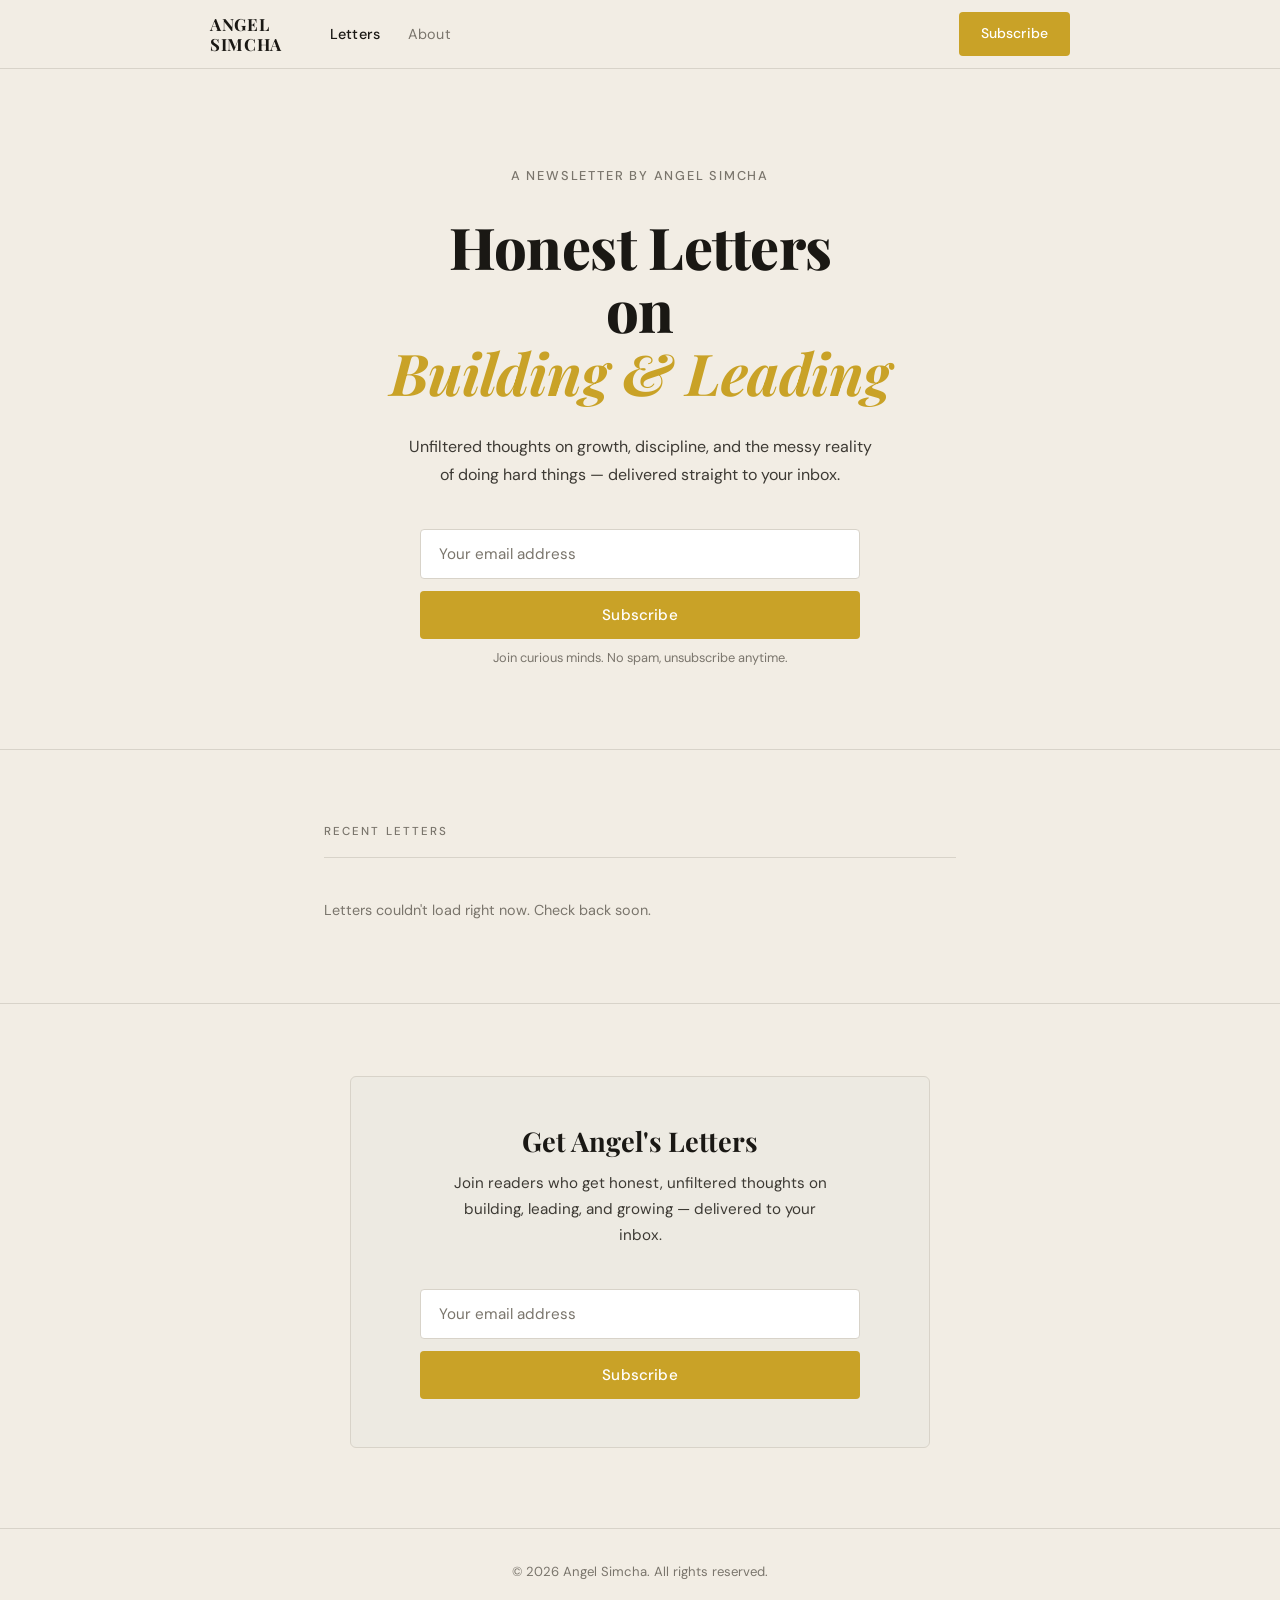
==== index.html @ 2735fc1a "Rename index (1).html to index.html" ====
<!DOCTYPE html>
<html lang="en">
<head>
  <meta charset="UTF-8" />
  <meta name="viewport" content="width=device-width, initial-scale=1.0" />
  <title>Angel Simcha — Honest Letters on Building & Leading</title>
  <meta name="description" content="Unfiltered thoughts on growth, discipline, and the messy reality of doing hard things — delivered straight to your inbox." />
  <link rel="stylesheet" href="styles.css" />
  <!-- Favicon: replace href with your own -->
  <!-- <link rel="icon" href="favicon.ico" /> -->
</head>
<body>

  <!-- ── Navigation ─────────────────────────────────────── -->
  <nav class="nav">
    <div class="nav__inner">
      <a href="index.html" class="nav__logo">Angel<br>Simcha</a>
      <ul class="nav__links">
        <li><a href="index.html" class="active">Letters</a></li>
        <li><a href="about.html">About</a></li>
      </ul>
      <a href="#subscribe" class="btn btn--gold">Subscribe</a>
    </div>
  </nav>

  <!-- ── Hero ───────────────────────────────────────────── -->
  <section class="hero">
    <div class="container">
      <span class="hero__eyebrow">A newsletter by Angel Simcha</span>
      <h1 class="hero__headline">
        Honest Letters<br>on<br>
        <em>Building &amp; Leading</em>
      </h1>
      <p class="hero__sub">
        Unfiltered thoughts on growth, discipline, and the messy reality
        of doing hard things — delivered straight to your inbox.
      </p>

      <!-- Subscribe Form (Hero) -->
      <div class="subscribe-block" id="subscribe">
        <div class="subscribe-message" id="hero-message"></div>
        <div class="subscribe-block__form" id="hero-form-wrap">
          <input
            type="email"
            id="hero-email"
            placeholder="Your email address"
            autocomplete="email"
          />
          <button
            class="btn btn--gold"
            onclick="handleSubscribe('hero-email', 'hero-message', 'hero-form-wrap')"
          >
            Subscribe
          </button>
        </div>
        <p class="subscribe-block__note">Join curious minds. No spam, unsubscribe anytime.</p>
      </div>
    </div>
  </section>

  <hr class="divider" />

  <!-- ── Recent Letters ─────────────────────────────────── -->
  <section class="letters-section">
    <div class="container">
      <p class="section-label">Recent Letters</p>

      <!-- Skeleton shown while loading -->
      <div class="letters-loading" id="letters-skeleton">
        <div class="skeleton-card">
          <div class="skeleton-line" style="width:90px;height:12px;margin-bottom:16px;"></div>
          <div class="skeleton-line" style="width:75%;height:22px;"></div>
          <div class="skeleton-line" style="width:55%;height:22px;"></div>
          <div class="skeleton-line" style="width:100%;height:14px;margin-top:16px;"></div>
          <div class="skeleton-line" style="width:85%;height:14px;"></div>
          <div class="skeleton-line" style="width:70%;height:14px;"></div>
        </div>
        <div class="skeleton-card" style="border-top:1px solid var(--border);padding-top:48px;">
          <div class="skeleton-line" style="width:90px;height:12px;margin-bottom:16px;"></div>
          <div class="skeleton-line" style="width:65%;height:22px;"></div>
          <div class="skeleton-line" style="width:45%;height:22px;"></div>
          <div class="skeleton-line" style="width:100%;height:14px;margin-top:16px;"></div>
          <div class="skeleton-line" style="width:90%;height:14px;"></div>
        </div>
      </div>

      <!-- Actual letters injected here -->
      <div class="letters-list" id="letters-list" style="display:none;"></div>

      <!-- Error state -->
      <p id="letters-error" style="display:none;color:var(--ink-soft);font-size:0.9rem;">
        Letters couldn't load right now. Check back soon.
      </p>
    </div>
  </section>

  <hr class="divider" />

  <!-- ── Mid-Page Subscribe Banner ─────────────────────── -->
  <section style="padding:72px 24px 80px;">
    <div class="subscribe-banner">
      <h2 class="subscribe-banner__title serif">Get Angel's Letters</h2>
      <p class="subscribe-banner__sub">
        Join readers who get honest, unfiltered thoughts on building, leading,
        and growing — delivered to your inbox.
      </p>
      <div class="subscribe-message" id="banner-message"></div>
      <div class="subscribe-block" id="banner-form-wrap">
        <div class="subscribe-block__form">
          <input
            type="email"
            id="banner-email"
            placeholder="Your email address"
            autocomplete="email"
          />
          <button
            class="btn btn--gold"
            onclick="handleSubscribe('banner-email', 'banner-message', 'banner-form-wrap')"
          >
            Subscribe
          </button>
        </div>
      </div>
    </div>
  </section>

  <!-- ── Footer ─────────────────────────────────────────── -->
  <footer class="footer">
    <p>© 2026 Angel Simcha. All rights reserved.</p>
  </footer>

  <script src="script.js"></script>
</body>
</html>
---- styles.css ----
@import url('https://fonts.googleapis.com/css2?family=Playfair+Display:ital,wght@0,400;0,600;0,700;0,800;1,400;1,600;1,700&family=DM+Sans:wght@300;400;500&display=swap');

/* ─── Variables ─────────────────────────────────────────── */
:root {
  --gold:       #C9A227;
  --gold-dark:  #a8841a;
  --cream:      #F2EDE4;
  --cream-dark: #EAE4DA;
  --ink:        #1A1814;
  --ink-mid:    #3D3A34;
  --ink-soft:   #7A756C;
  --card-bg:    #EDEAE2;
  --border:     #D8D3C9;
}

/* ─── Reset & Base ──────────────────────────────────────── */
*, *::before, *::after { box-sizing: border-box; margin: 0; padding: 0; }

html { font-size: 16px; scroll-behavior: smooth; }

body {
  background-color: var(--cream);
  color: var(--ink);
  font-family: 'DM Sans', sans-serif;
  font-weight: 400;
  line-height: 1.7;
  -webkit-font-smoothing: antialiased;
}

a { color: inherit; text-decoration: none; }
img { display: block; max-width: 100%; }

/* ─── Typography ────────────────────────────────────────── */
.serif { font-family: 'Playfair Display', serif; }

h1, h2, h3, h4 {
  font-family: 'Playfair Display', serif;
  line-height: 1.2;
}

/* ─── Layout ────────────────────────────────────────────── */
.container {
  max-width: 680px;
  margin: 0 auto;
  padding: 0 24px;
}

.container--wide {
  max-width: 860px;
  margin: 0 auto;
  padding: 0 24px;
}

/* ─── Navigation ────────────────────────────────────────── */
.nav {
  position: sticky;
  top: 0;
  z-index: 100;
  background: var(--cream);
  border-bottom: 1px solid var(--border);
  padding: 0 24px;
}

.nav__inner {
  max-width: 860px;
  margin: 0 auto;
  display: flex;
  align-items: center;
  gap: 24px;
  height: 68px;
}

.nav__logo {
  font-family: 'Playfair Display', serif;
  font-weight: 700;
  font-size: 1.05rem;
  letter-spacing: 0.04em;
  text-transform: uppercase;
  line-height: 1.2;
  color: var(--ink);
  flex-shrink: 0;
}

.nav__links {
  display: flex;
  align-items: center;
  gap: 28px;
  margin-left: 24px;
  list-style: none;
  flex: 1;
}

.nav__links a {
  font-size: 0.9rem;
  font-weight: 400;
  color: var(--ink-soft);
  letter-spacing: 0.01em;
  transition: color 0.2s;
}

.nav__links a:hover,
.nav__links a.active {
  color: var(--ink);
}

.nav__links a.active {
  font-weight: 500;
  color: var(--ink);
}

.btn {
  display: inline-block;
  padding: 10px 22px;
  font-family: 'DM Sans', sans-serif;
  font-size: 0.875rem;
  font-weight: 500;
  letter-spacing: 0.01em;
  border-radius: 4px;
  transition: background 0.2s, color 0.2s;
  cursor: pointer;
  border: none;
}

.btn--gold {
  background: var(--gold);
  color: #fff;
}

.btn--gold:hover {
  background: var(--gold-dark);
}

/* ─── Hero ──────────────────────────────────────────────── */
.hero {
  padding: 96px 24px 80px;
  text-align: center;
}

.hero__eyebrow {
  display: block;
  font-size: 0.8rem;
  font-weight: 500;
  letter-spacing: 0.14em;
  text-transform: uppercase;
  color: var(--ink-soft);
  margin-bottom: 28px;
}

.hero__headline {
  font-size: clamp(2.6rem, 6vw, 3.6rem);
  font-weight: 800;
  line-height: 1.1;
  letter-spacing: -0.01em;
  color: var(--ink);
  margin-bottom: 8px;
}

.hero__headline em {
  font-style: italic;
  color: var(--gold);
  font-weight: 700;
}

.hero__sub {
  max-width: 480px;
  margin: 28px auto 0;
  font-size: 1rem;
  color: var(--ink-mid);
  line-height: 1.75;
}

/* ─── Subscribe Form ────────────────────────────────────── */
.subscribe-block {
  margin: 40px auto 0;
  max-width: 440px;
}

.subscribe-block__form {
  display: flex;
  flex-direction: column;
  gap: 12px;
}

.subscribe-block input[type="email"] {
  width: 100%;
  padding: 14px 18px;
  font-family: 'DM Sans', sans-serif;
  font-size: 0.95rem;
  color: var(--ink);
  background: #fff;
  border: 1px solid var(--border);
  border-radius: 4px;
  outline: none;
  transition: border-color 0.2s;
}

.subscribe-block input[type="email"]::placeholder {
  color: var(--ink-soft);
}

.subscribe-block input[type="email"]:focus {
  border-color: var(--gold);
}

.subscribe-block .btn {
  width: 100%;
  padding: 14px;
  font-size: 0.95rem;
  border-radius: 4px;
}

.subscribe-block__note {
  font-size: 0.8rem;
  color: var(--ink-soft);
  text-align: center;
  margin-top: 8px;
}

/* Success / Error state */
.subscribe-message {
  display: none;
  padding: 16px 20px;
  border-radius: 4px;
  font-size: 0.9rem;
  line-height: 1.6;
  text-align: left;
}

.subscribe-message.success {
  background: #F0EBE0;
  border-left: 3px solid var(--gold);
  color: var(--ink-mid);
}

.subscribe-message.error {
  background: #FDF0F0;
  border-left: 3px solid #C94040;
  color: #7A2020;
}

/* ─── Section Header ────────────────────────────────────── */
.section-label {
  font-size: 0.72rem;
  font-weight: 500;
  letter-spacing: 0.18em;
  text-transform: uppercase;
  color: var(--ink-soft);
  margin-bottom: 40px;
  padding-bottom: 16px;
  border-bottom: 1px solid var(--border);
}

/* ─── Recent Letters ────────────────────────────────────── */
.letters-section {
  padding: 72px 24px 80px;
}

.letters-section .container { max-width: 680px; }

.letters-list {
  display: flex;
  flex-direction: column;
  gap: 48px;
}

.letter-card__meta {
  display: flex;
  align-items: center;
  gap: 14px;
  margin-bottom: 12px;
}

.letter-card__tag {
  font-size: 0.7rem;
  font-weight: 600;
  letter-spacing: 0.14em;
  text-transform: uppercase;
  color: var(--gold);
}

.letter-card__date,
.letter-card__read-time {
  font-size: 0.82rem;
  color: var(--ink-soft);
}

.letter-card__title {
  font-size: 1.5rem;
  font-weight: 700;
  color: var(--ink);
  margin-bottom: 12px;
  line-height: 1.3;
  transition: color 0.2s;
}

.letter-card:hover .letter-card__title {
  color: var(--gold-dark);
}

.letter-card__excerpt {
  font-size: 0.95rem;
  color: var(--ink-mid);
  line-height: 1.75;
  margin-bottom: 16px;
  display: -webkit-box;
  -webkit-line-clamp: 3;
  -webkit-box-orient: vertical;
  overflow: hidden;
}

.letter-card__link {
  display: inline-flex;
  align-items: center;
  gap: 6px;
  font-size: 0.88rem;
  font-weight: 500;
  color: var(--gold);
  transition: gap 0.2s;
}

.letter-card__link:hover { gap: 10px; }

.letter-card + .letter-card {
  padding-top: 48px;
  border-top: 1px solid var(--border);
}

/* Loading skeleton */
.letters-loading {
  display: flex;
  flex-direction: column;
  gap: 48px;
}

.skeleton-card { animation: pulse 1.4s ease-in-out infinite; }

.skeleton-line {
  background: var(--cream-dark);
  border-radius: 4px;
  margin-bottom: 10px;
}

@keyframes pulse {
  0%, 100% { opacity: 1; }
  50%       { opacity: 0.5; }
}

/* ─── Mid-Page Subscribe Banner ────────────────────────── */
.subscribe-banner {
  background: var(--card-bg);
  border: 1px solid var(--border);
  border-radius: 6px;
  padding: 48px 40px;
  text-align: center;
  margin: 0 auto;
  max-width: 580px;
}

.subscribe-banner__title {
  font-size: 1.7rem;
  font-weight: 700;
  margin-bottom: 14px;
}

.subscribe-banner__sub {
  font-size: 0.95rem;
  color: var(--ink-mid);
  line-height: 1.7;
  max-width: 380px;
  margin: 0 auto 32px;
}

/* ─── About Page ────────────────────────────────────────── */
.about-hero {
  padding: 80px 24px 56px;
}

.about-hero h1 {
  font-size: clamp(2rem, 5vw, 2.8rem);
  font-weight: 800;
  margin-bottom: 36px;
}

.about-body {
  display: flex;
  flex-direction: column;
  gap: 24px;
}

.about-body p {
  font-size: 1.05rem;
  color: var(--ink-mid);
  line-height: 1.85;
}

/* ─── Footer ────────────────────────────────────────────── */
.footer {
  padding: 32px 24px;
  border-top: 1px solid var(--border);
  text-align: center;
}

.footer p {
  font-size: 0.82rem;
  color: var(--ink-soft);
}

/* ─── Divider ───────────────────────────────────────────── */
.divider {
  border: none;
  border-top: 1px solid var(--border);
  margin: 0;
}

/* ─── Responsive ────────────────────────────────────────── */
@media (max-width: 600px) {
  .hero { padding: 64px 16px 56px; }
  .letters-section { padding: 56px 16px 64px; }
  .subscribe-banner { padding: 36px 24px; }
  .about-hero { padding: 56px 16px 40px; }
  .nav__inner { height: 60px; }
  .nav__logo { font-size: 0.95rem; }
}
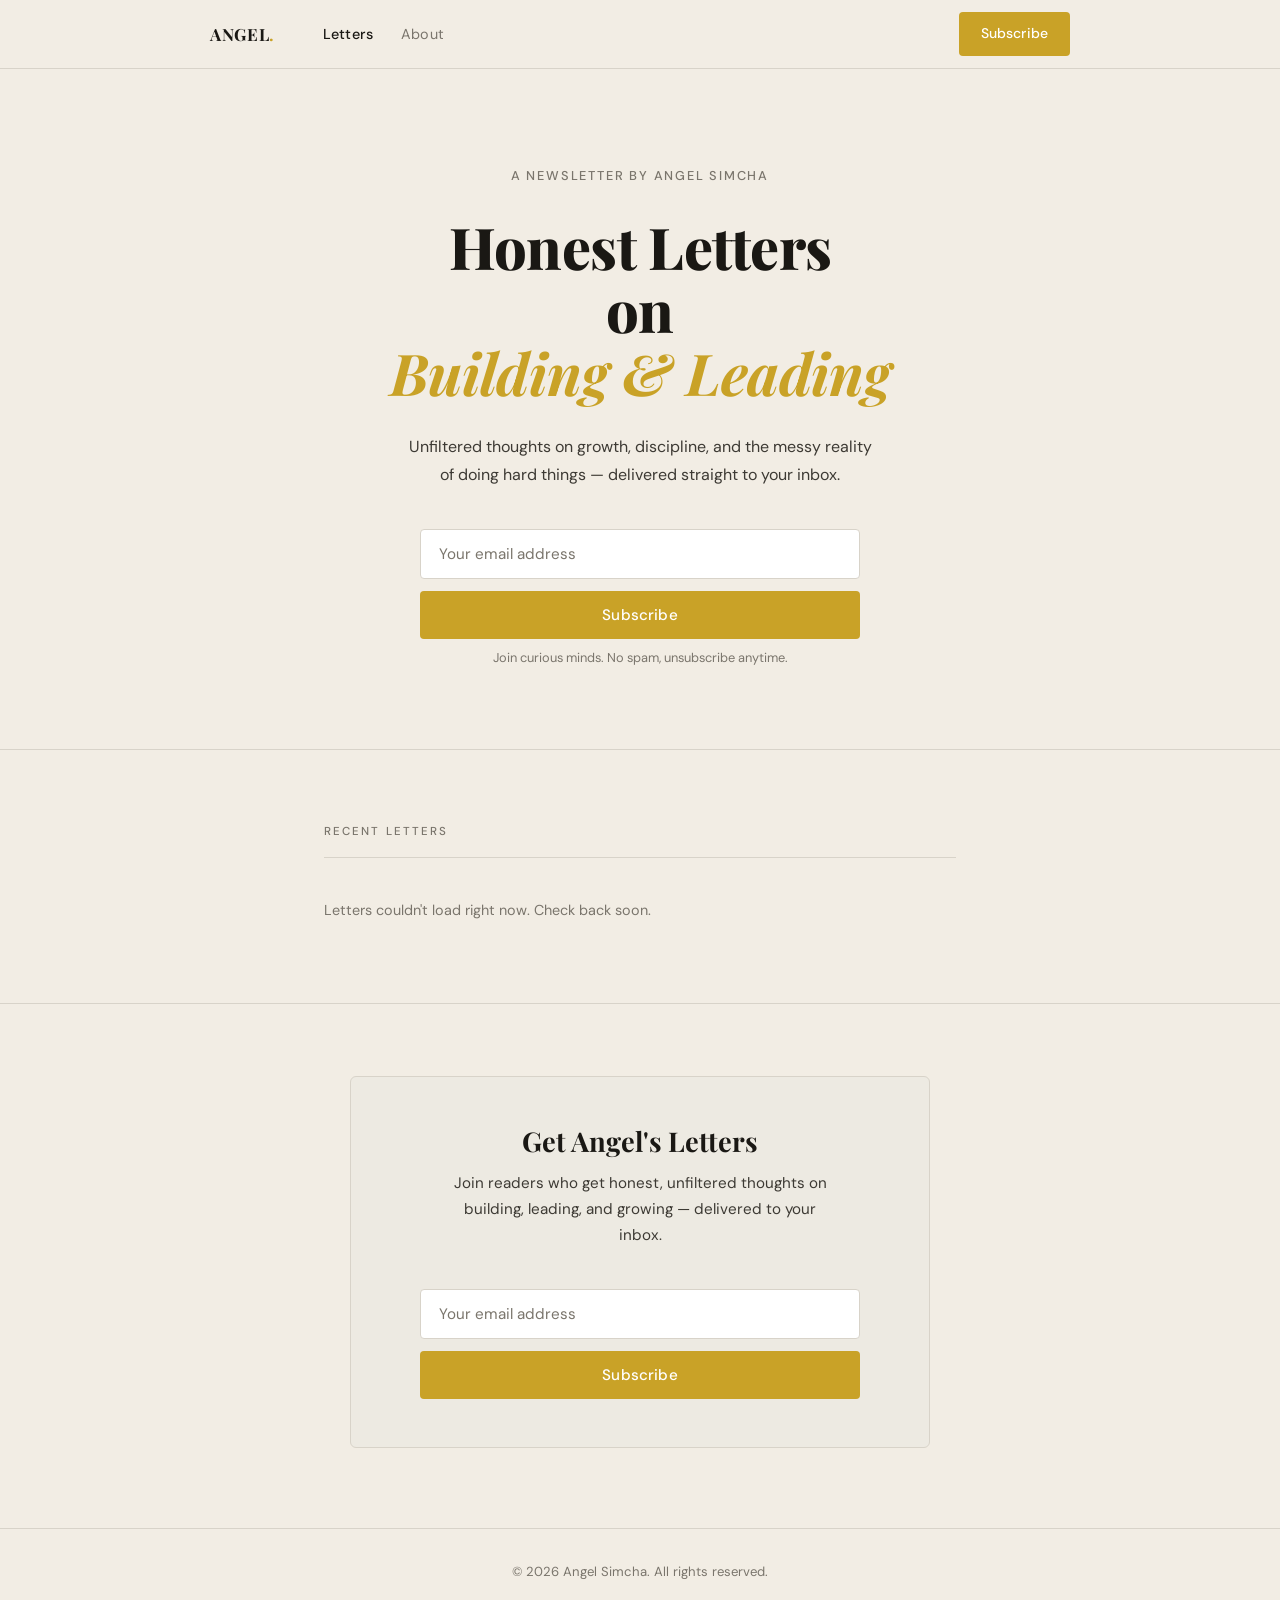
==== commit a1010ea4: "Update index.html" ====
--- a/index.html
+++ b/index.html
@@ -14,7 +14,7 @@
   <!-- ── Navigation ─────────────────────────────────────── -->
   <nav class="nav">
     <div class="nav__inner">
-      <a href="index.html" class="nav__logo">Angel<br>Simcha</a>
+      <a href="index.html" class="nav__logo">Angel<span style="color:#C9A227">.</span></a>
       <ul class="nav__links">
         <li><a href="index.html" class="active">Letters</a></li>
         <li><a href="about.html">About</a></li>
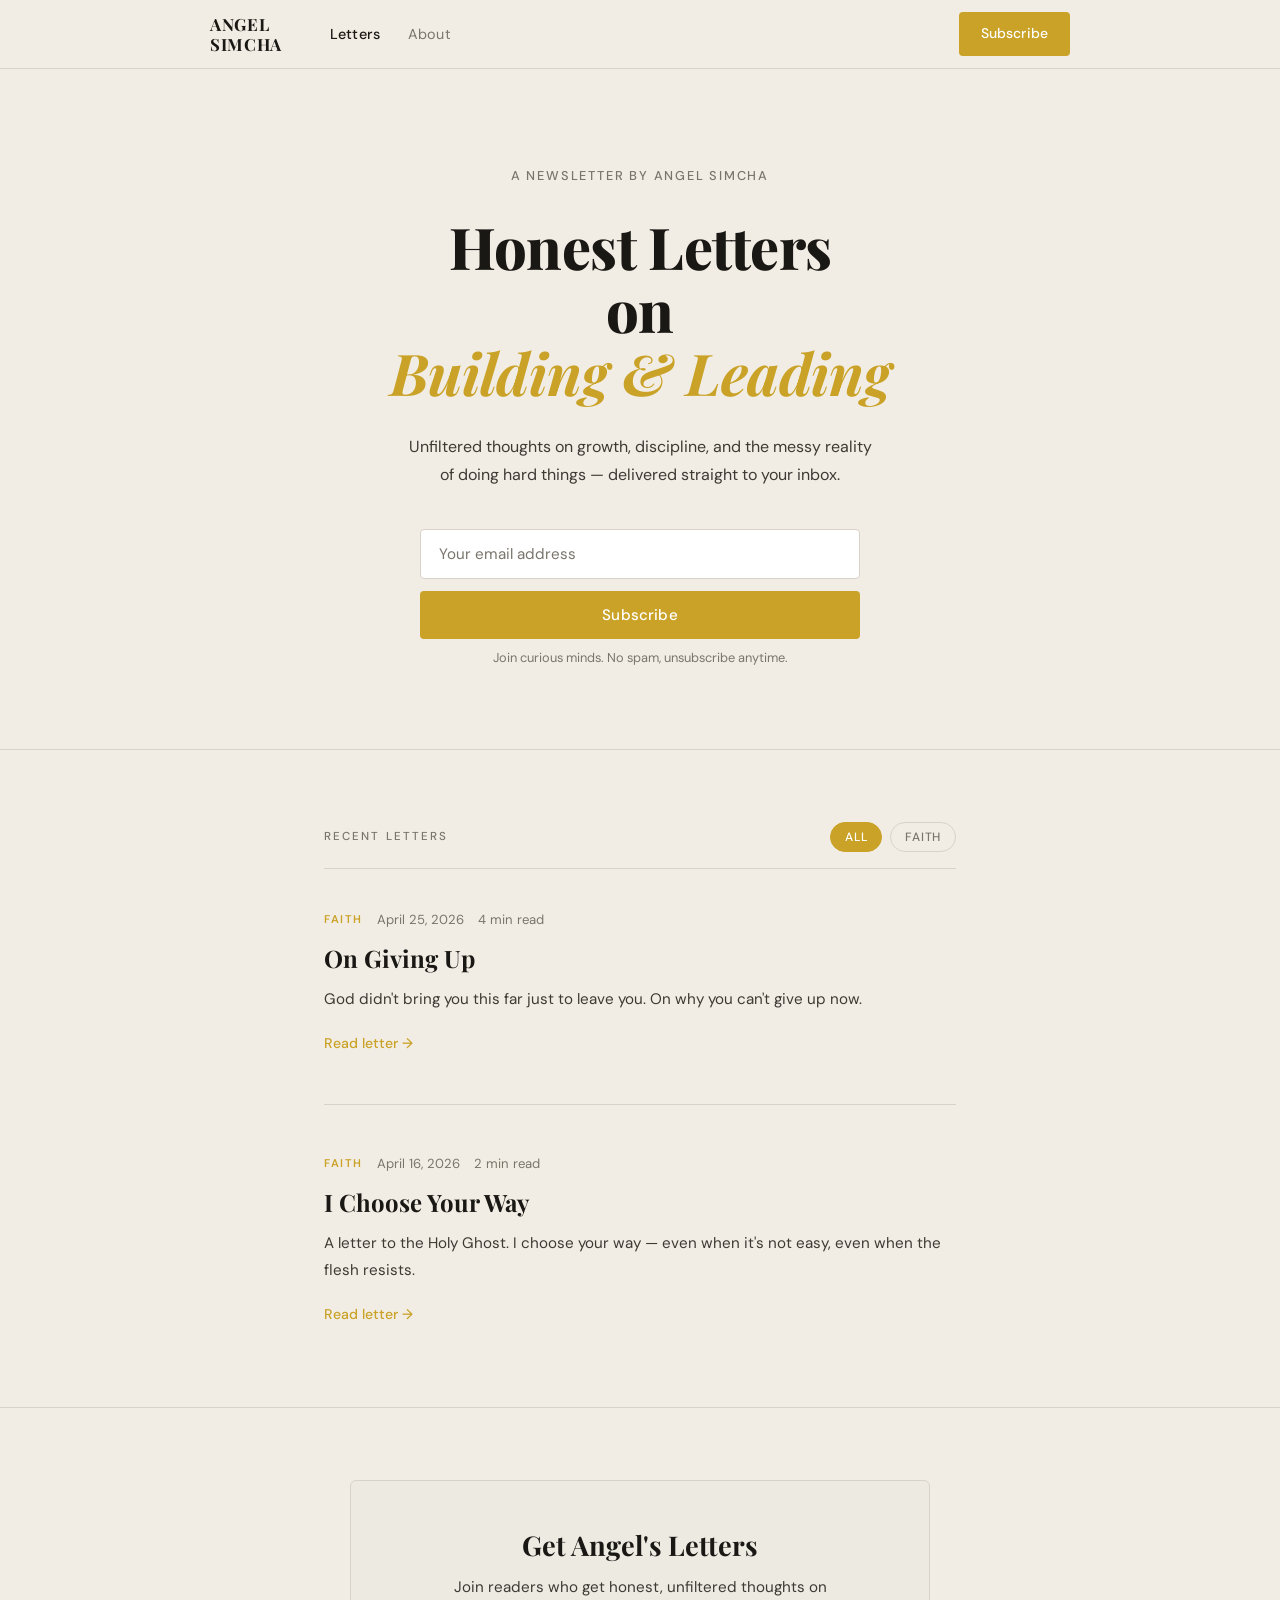
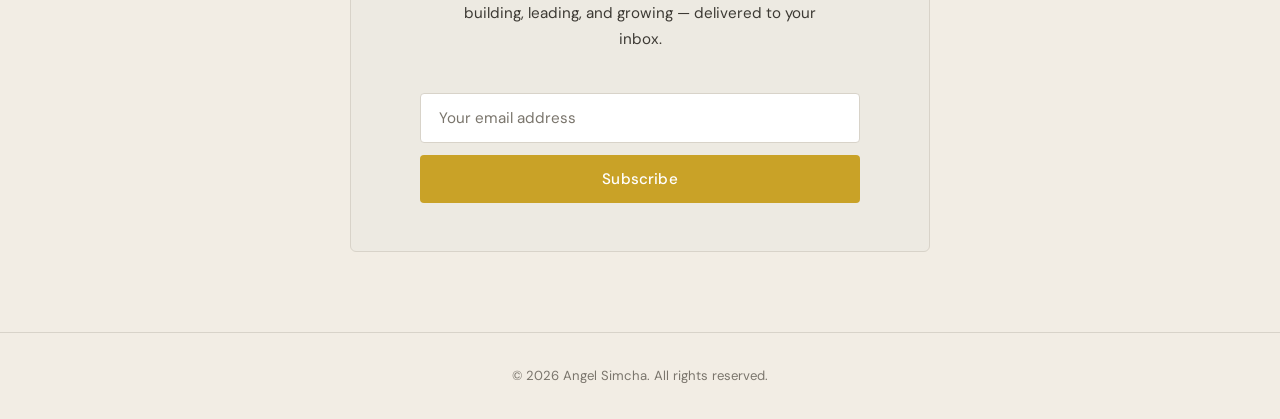
==== commit 3317700a: "added letters setup" ====
--- a/index.html
+++ b/index.html
@@ -1,20 +1,23 @@
 <!DOCTYPE html>
 <html lang="en">
+
 <head>
   <meta charset="UTF-8" />
   <meta name="viewport" content="width=device-width, initial-scale=1.0" />
   <title>Angel Simcha — Honest Letters on Building & Leading</title>
-  <meta name="description" content="Unfiltered thoughts on growth, discipline, and the messy reality of doing hard things — delivered straight to your inbox." />
+  <meta name="description"
+    content="Unfiltered thoughts on growth, discipline, and the messy reality of doing hard things — delivered straight to your inbox." />
   <link rel="stylesheet" href="styles.css" />
   <!-- Favicon: replace href with your own -->
   <!-- <link rel="icon" href="favicon.ico" /> -->
 </head>
+
 <body>
 
   <!-- ── Navigation ─────────────────────────────────────── -->
   <nav class="nav">
     <div class="nav__inner">
-      <a href="index.html" class="nav__logo">Angel<span style="color:#C9A227">.</span></a>
+      <a href="index.html" class="nav__logo">Angel<br>Simcha</a>
       <ul class="nav__links">
         <li><a href="index.html" class="active">Letters</a></li>
         <li><a href="about.html">About</a></li>
@@ -40,16 +43,8 @@
       <div class="subscribe-block" id="subscribe">
         <div class="subscribe-message" id="hero-message"></div>
         <div class="subscribe-block__form" id="hero-form-wrap">
-          <input
-            type="email"
-            id="hero-email"
-            placeholder="Your email address"
-            autocomplete="email"
-          />
-          <button
-            class="btn btn--gold"
-            onclick="handleSubscribe('hero-email', 'hero-message', 'hero-form-wrap')"
-          >
+          <input type="email" id="hero-email" placeholder="Your email address" autocomplete="email" />
+          <button class="btn btn--gold" onclick="handleSubscribe('hero-email', 'hero-message', 'hero-form-wrap')">
             Subscribe
           </button>
         </div>
@@ -63,7 +58,13 @@
   <!-- ── Recent Letters ─────────────────────────────────── -->
   <section class="letters-section">
     <div class="container">
-      <p class="section-label">Recent Letters</p>
+      <div
+        style="display:flex;align-items:center;justify-content:space-between;flex-wrap:wrap;gap:16px;margin-bottom:40px;padding-bottom:16px;border-bottom:1px solid var(--border);">
+        <p
+          style="font-size:0.72rem;font-weight:500;letter-spacing:0.18em;text-transform:uppercase;color:var(--ink-soft);margin:0;">
+          Recent Letters</p>
+        <div class="category-filters" id="category-filters"></div>
+      </div>
 
       <!-- Skeleton shown while loading -->
       <div class="letters-loading" id="letters-skeleton">
@@ -107,16 +108,8 @@
       <div class="subscribe-message" id="banner-message"></div>
       <div class="subscribe-block" id="banner-form-wrap">
         <div class="subscribe-block__form">
-          <input
-            type="email"
-            id="banner-email"
-            placeholder="Your email address"
-            autocomplete="email"
-          />
-          <button
-            class="btn btn--gold"
-            onclick="handleSubscribe('banner-email', 'banner-message', 'banner-form-wrap')"
-          >
+          <input type="email" id="banner-email" placeholder="Your email address" autocomplete="email" />
+          <button class="btn btn--gold" onclick="handleSubscribe('banner-email', 'banner-message', 'banner-form-wrap')">
             Subscribe
           </button>
         </div>
@@ -129,6 +122,8 @@
     <p>© 2026 Angel Simcha. All rights reserved.</p>
   </footer>
 
+  <script src="letters-data.js"></script>
   <script src="script.js"></script>
 </body>
-</html>
+
+</html>
--- a/styles.css
+++ b/styles.css
@@ -2,21 +2,30 @@
 
 /* ─── Variables ─────────────────────────────────────────── */
 :root {
-  --gold:       #C9A227;
-  --gold-dark:  #a8841a;
-  --cream:      #F2EDE4;
+  --gold: #C9A227;
+  --gold-dark: #a8841a;
+  --cream: #F2EDE4;
   --cream-dark: #EAE4DA;
-  --ink:        #1A1814;
-  --ink-mid:    #3D3A34;
-  --ink-soft:   #7A756C;
-  --card-bg:    #EDEAE2;
-  --border:     #D8D3C9;
+  --ink: #1A1814;
+  --ink-mid: #3D3A34;
+  --ink-soft: #7A756C;
+  --card-bg: #EDEAE2;
+  --border: #D8D3C9;
 }
 
 /* ─── Reset & Base ──────────────────────────────────────── */
-*, *::before, *::after { box-sizing: border-box; margin: 0; padding: 0; }
-
-html { font-size: 16px; scroll-behavior: smooth; }
+*,
+*::before,
+*::after {
+  box-sizing: border-box;
+  margin: 0;
+  padding: 0;
+}
+
+html {
+  font-size: 16px;
+  scroll-behavior: smooth;
+}
 
 body {
   background-color: var(--cream);
@@ -27,13 +36,25 @@
   -webkit-font-smoothing: antialiased;
 }
 
-a { color: inherit; text-decoration: none; }
-img { display: block; max-width: 100%; }
+a {
+  color: inherit;
+  text-decoration: none;
+}
+
+img {
+  display: block;
+  max-width: 100%;
+}
 
 /* ─── Typography ────────────────────────────────────────── */
-.serif { font-family: 'Playfair Display', serif; }
-
-h1, h2, h3, h4 {
+.serif {
+  font-family: 'Playfair Display', serif;
+}
+
+h1,
+h2,
+h3,
+h4 {
   font-family: 'Playfair Display', serif;
   line-height: 1.2;
 }
@@ -255,7 +276,9 @@
   padding: 72px 24px 80px;
 }
 
-.letters-section .container { max-width: 680px; }
+.letters-section .container {
+  max-width: 680px;
+}
 
 .letters-list {
   display: flex;
@@ -318,9 +341,11 @@
   transition: gap 0.2s;
 }
 
-.letter-card__link:hover { gap: 10px; }
-
-.letter-card + .letter-card {
+.letter-card__link:hover {
+  gap: 10px;
+}
+
+.letter-card+.letter-card {
   padding-top: 48px;
   border-top: 1px solid var(--border);
 }
@@ -332,7 +357,9 @@
   gap: 48px;
 }
 
-.skeleton-card { animation: pulse 1.4s ease-in-out infinite; }
+.skeleton-card {
+  animation: pulse 1.4s ease-in-out infinite;
+}
 
 .skeleton-line {
   background: var(--cream-dark);
@@ -341,8 +368,15 @@
 }
 
 @keyframes pulse {
-  0%, 100% { opacity: 1; }
-  50%       { opacity: 0.5; }
+
+  0%,
+  100% {
+    opacity: 1;
+  }
+
+  50% {
+    opacity: 0.5;
+  }
 }
 
 /* ─── Mid-Page Subscribe Banner ────────────────────────── */
@@ -414,10 +448,264 @@
 
 /* ─── Responsive ────────────────────────────────────────── */
 @media (max-width: 600px) {
-  .hero { padding: 64px 16px 56px; }
-  .letters-section { padding: 56px 16px 64px; }
-  .subscribe-banner { padding: 36px 24px; }
-  .about-hero { padding: 56px 16px 40px; }
-  .nav__inner { height: 60px; }
-  .nav__logo { font-size: 0.95rem; }
-}
+  .hero {
+    padding: 64px 16px 56px;
+  }
+
+  .letters-section {
+    padding: 56px 16px 64px;
+  }
+
+  .subscribe-banner {
+    padding: 36px 24px;
+  }
+
+  .about-hero {
+    padding: 56px 16px 40px;
+  }
+
+  .nav__inner {
+    height: 60px;
+  }
+
+  .nav__logo {
+    font-size: 0.95rem;
+  }
+}
+
+/* ─── ADD THIS TO THE BOTTOM OF styles.css ──────────────── */
+
+/* ─── Letter Page ───────────────────────────────────────── */
+.letter-page {
+  padding: 64px 24px 80px;
+}
+
+.letter-page .container {
+  max-width: 640px;
+}
+
+/* Header */
+.letter-header {
+  margin-bottom: 48px;
+  padding-bottom: 40px;
+  border-bottom: 1px solid var(--border);
+}
+
+.letter-header__meta {
+  display: flex;
+  align-items: center;
+  gap: 14px;
+  margin-bottom: 20px;
+  flex-wrap: wrap;
+}
+
+.letter-header__tag {
+  font-size: 0.7rem;
+  font-weight: 600;
+  letter-spacing: 0.14em;
+  text-transform: uppercase;
+  color: var(--gold);
+}
+
+.letter-header__date,
+.letter-header__read-time {
+  font-size: 0.82rem;
+  color: var(--ink-soft);
+}
+
+.letter-header__title {
+  font-size: clamp(1.8rem, 4vw, 2.4rem);
+  font-weight: 800;
+  line-height: 1.2;
+  color: var(--ink);
+  margin-bottom: 16px;
+}
+
+.letter-header__lede {
+  font-size: 1.05rem;
+  color: var(--ink-mid);
+  line-height: 1.8;
+}
+
+/* Body */
+.letter-body {
+  font-size: 1.05rem;
+  line-height: 1.85;
+  color: var(--ink-mid);
+}
+
+.letter-body p {
+  margin-bottom: 24px;
+}
+
+.letter-body h2 {
+  font-size: 1.4rem;
+  font-weight: 700;
+  color: var(--ink);
+  margin: 40px 0 16px;
+}
+
+.letter-body h3 {
+  font-size: 1.15rem;
+  font-weight: 600;
+  color: var(--ink);
+  margin: 32px 0 12px;
+}
+
+.letter-body blockquote {
+  border-left: 3px solid var(--gold);
+  padding: 4px 0 4px 24px;
+  margin: 32px 0;
+  font-style: italic;
+  color: var(--ink);
+}
+
+.letter-body a {
+  color: var(--gold-dark);
+  text-decoration: underline;
+  text-underline-offset: 3px;
+}
+
+.letter-body a:hover {
+  color: var(--ink);
+}
+
+.letter-body ul,
+.letter-body ol {
+  padding-left: 24px;
+  margin-bottom: 24px;
+}
+
+.letter-body li {
+  margin-bottom: 8px;
+}
+
+/* Letter images */
+.letter-body img {
+  width: 100%;
+  border-radius: 4px;
+  margin: 32px 0;
+}
+
+.letter-body .img-caption {
+  display: block;
+  font-size: 0.82rem;
+  color: var(--ink-soft);
+  text-align: center;
+  margin-top: -24px;
+  margin-bottom: 32px;
+}
+
+/* Signature */
+.letter-signature {
+  margin-top: 48px;
+  padding-top: 32px;
+  border-top: 1px solid var(--border);
+  font-size: 0.95rem;
+  color: var(--ink-mid);
+  line-height: 1.8;
+}
+
+.letter-signature strong {
+  display: block;
+  font-weight: 600;
+  color: var(--ink);
+  margin-top: 8px;
+}
+
+/* Read Next */
+.read-next {
+  padding: 56px 24px 72px;
+  background: var(--cream-dark);
+}
+
+.read-next .container {
+  max-width: 640px;
+}
+
+.read-next__label {
+  font-size: 0.72rem;
+  font-weight: 500;
+  letter-spacing: 0.18em;
+  text-transform: uppercase;
+  color: var(--ink-soft);
+  margin-bottom: 28px;
+  padding-bottom: 16px;
+  border-bottom: 1px solid var(--border);
+}
+
+.read-next__list {
+  display: flex;
+  flex-direction: column;
+  gap: 0;
+}
+
+.read-next__item {
+  padding: 20px 0;
+  border-bottom: 1px solid var(--border);
+  display: flex;
+  justify-content: space-between;
+  align-items: flex-start;
+  gap: 16px;
+  transition: opacity 0.2s;
+}
+
+.read-next__item:hover {
+  opacity: 0.7;
+}
+
+.read-next__item-date {
+  font-size: 0.8rem;
+  color: var(--ink-soft);
+  flex-shrink: 0;
+  padding-top: 2px;
+}
+
+.read-next__item-title {
+  font-size: 1rem;
+  font-weight: 500;
+  color: var(--ink);
+  line-height: 1.4;
+}
+
+/* Letter page subscribe banner */
+.letter-subscribe {
+  padding: 64px 24px 80px;
+}
+
+.letter-subscribe .container {
+  max-width: 640px;
+}
+
+/* ─── Category Filters ──────────────────────────────────── */
+.category-filters {
+  display: flex;
+  flex-wrap: wrap;
+  gap: 8px;
+}
+
+.category-filters button {
+  padding: 6px 14px;
+  font-family: 'DM Sans', sans-serif;
+  font-size: 0.75rem;
+  font-weight: 500;
+  letter-spacing: 0.06em;
+  text-transform: uppercase;
+  border-radius: 100px;
+  border: 1px solid var(--border);
+  background: transparent;
+  color: var(--ink-soft);
+  cursor: pointer;
+  transition: all 0.2s;
+}
+
+.category-filters button:hover {
+  border-color: var(--gold);
+  color: var(--gold);
+}
+
+.category-filters button.active {
+  background: var(--gold);
+  border-color: var(--gold);
+  color: #fff;
+}
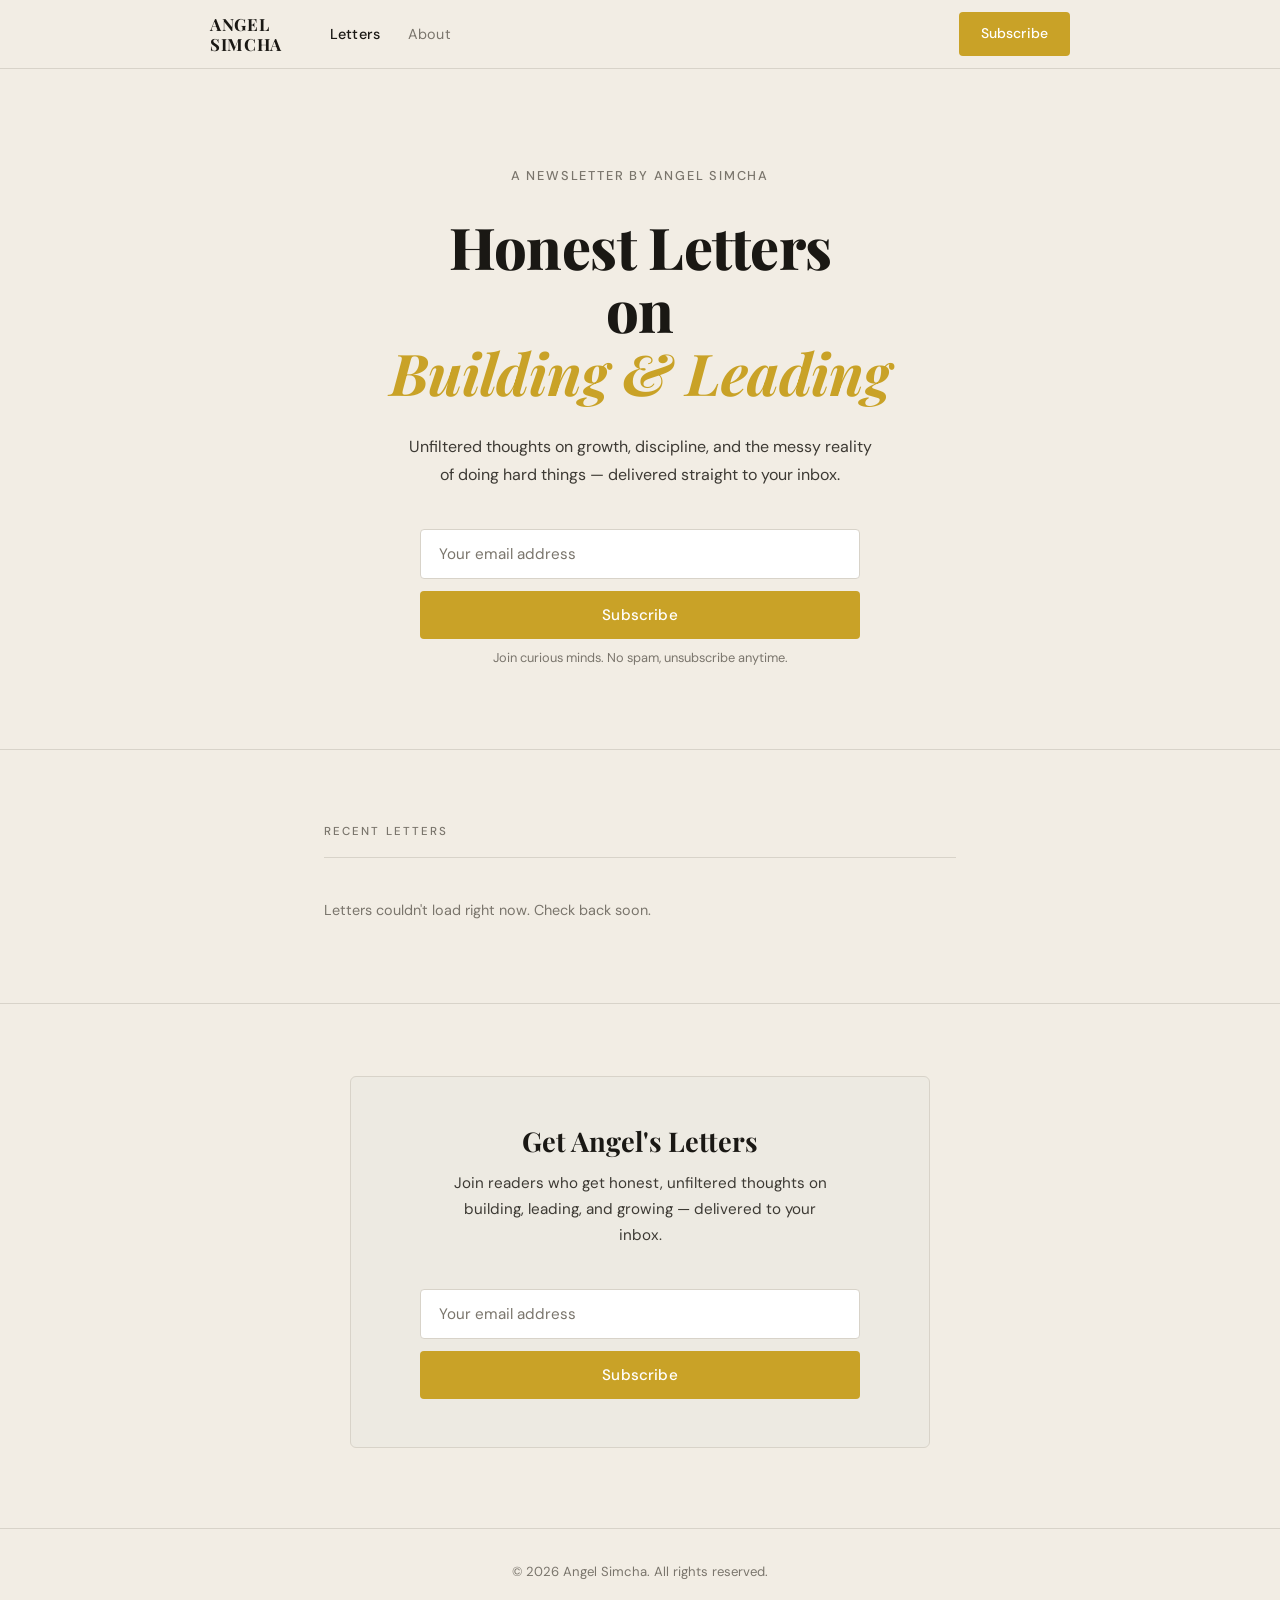
==== commit 6325bbdb: "added favicon icons and debugged get-letters" ====
--- a/index.html
+++ b/index.html
@@ -8,8 +8,10 @@
   <meta name="description"
     content="Unfiltered thoughts on growth, discipline, and the messy reality of doing hard things — delivered straight to your inbox." />
   <link rel="stylesheet" href="styles.css" />
-  <!-- Favicon: replace href with your own -->
-  <!-- <link rel="icon" href="favicon.ico" /> -->
+  <link rel="icon" type="image/x-icon" href="/favicon.ico" />
+  <link rel="icon" type="image/png" sizes="32x32" href="/favicon-32x32.png" />
+  <link rel="icon" type="image/png" sizes="16x16" href="/favicon-16x16.png" />
+  <link rel="apple-touch-icon" sizes="180x180" href="/apple-touch-icon.png" />
 </head>
 
 <body>
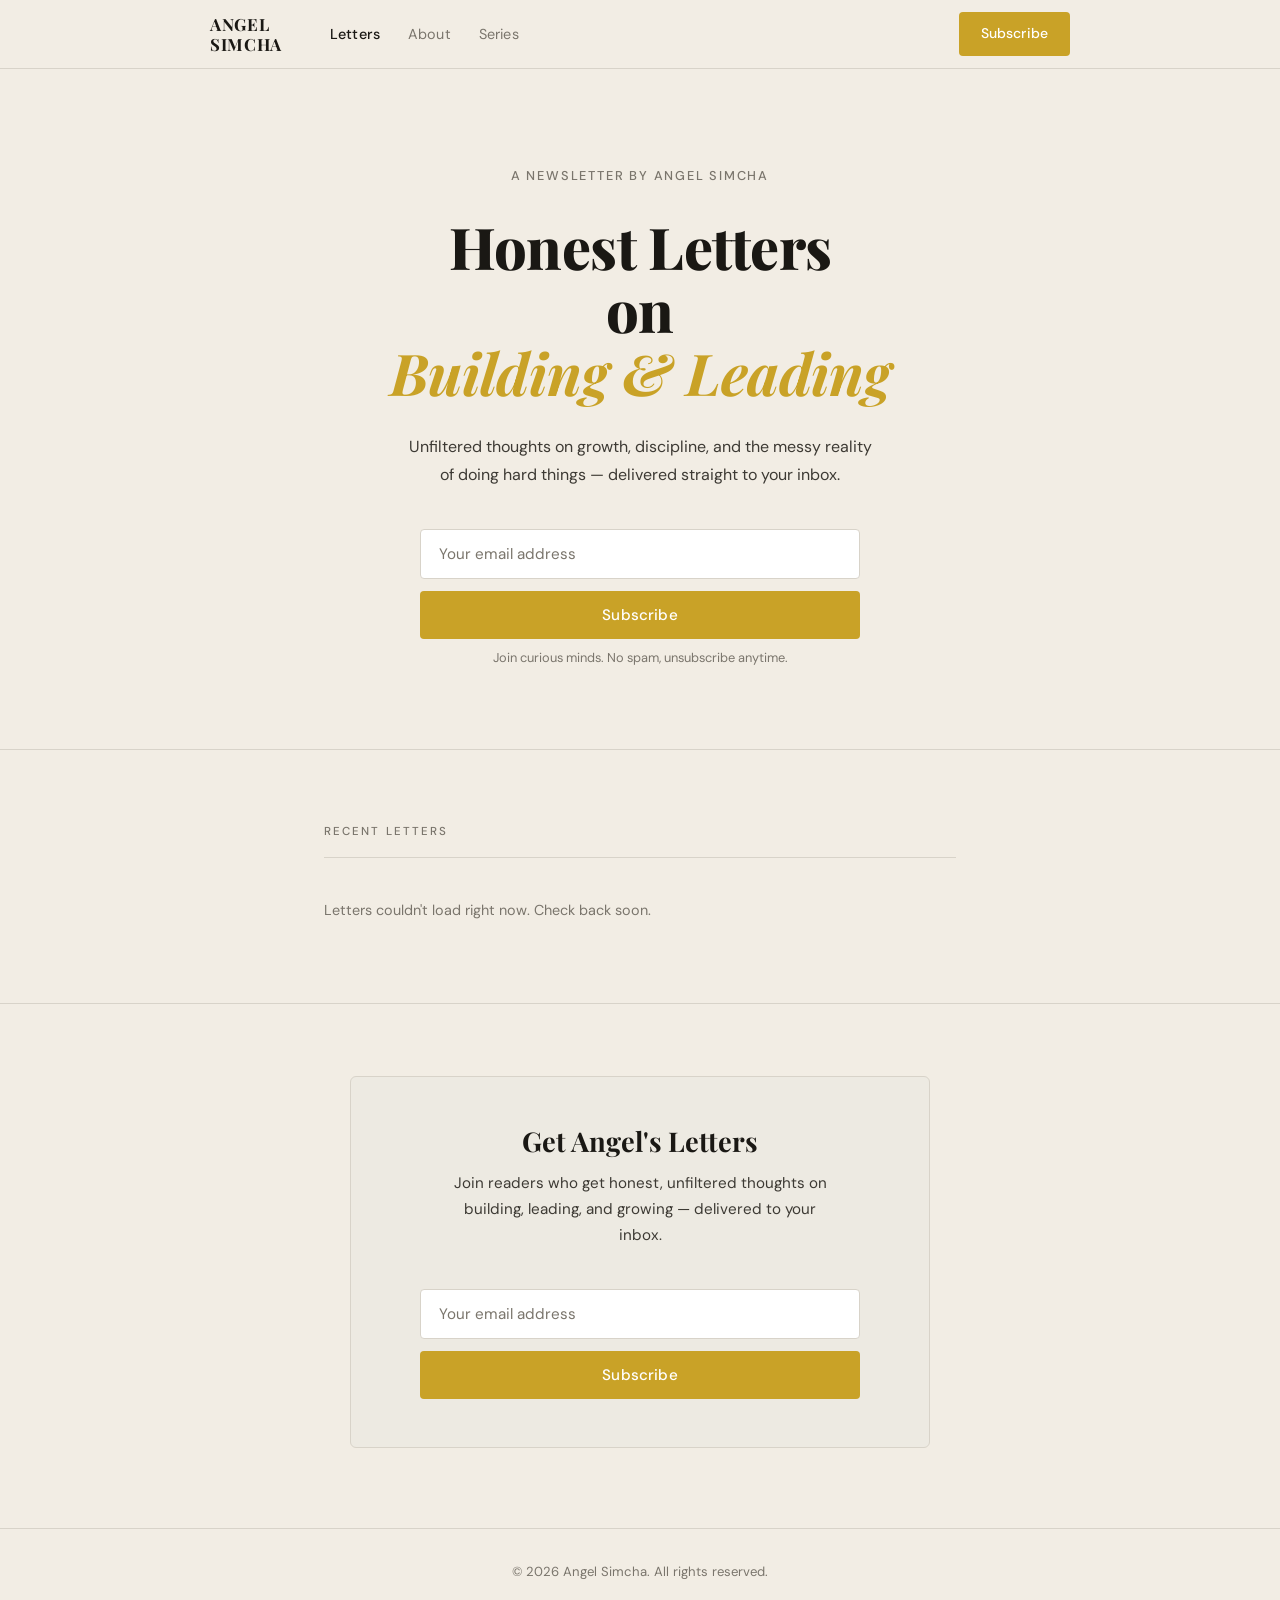
==== commit 650e4cdc: "Add sries page" ====
--- a/index.html
+++ b/index.html
@@ -23,6 +23,7 @@
       <ul class="nav__links">
         <li><a href="index.html" class="active">Letters</a></li>
         <li><a href="about.html">About</a></li>
+        <li><a href="series/series.html">Series</a></li>
       </ul>
       <a href="#subscribe" class="btn btn--gold">Subscribe</a>
     </div>
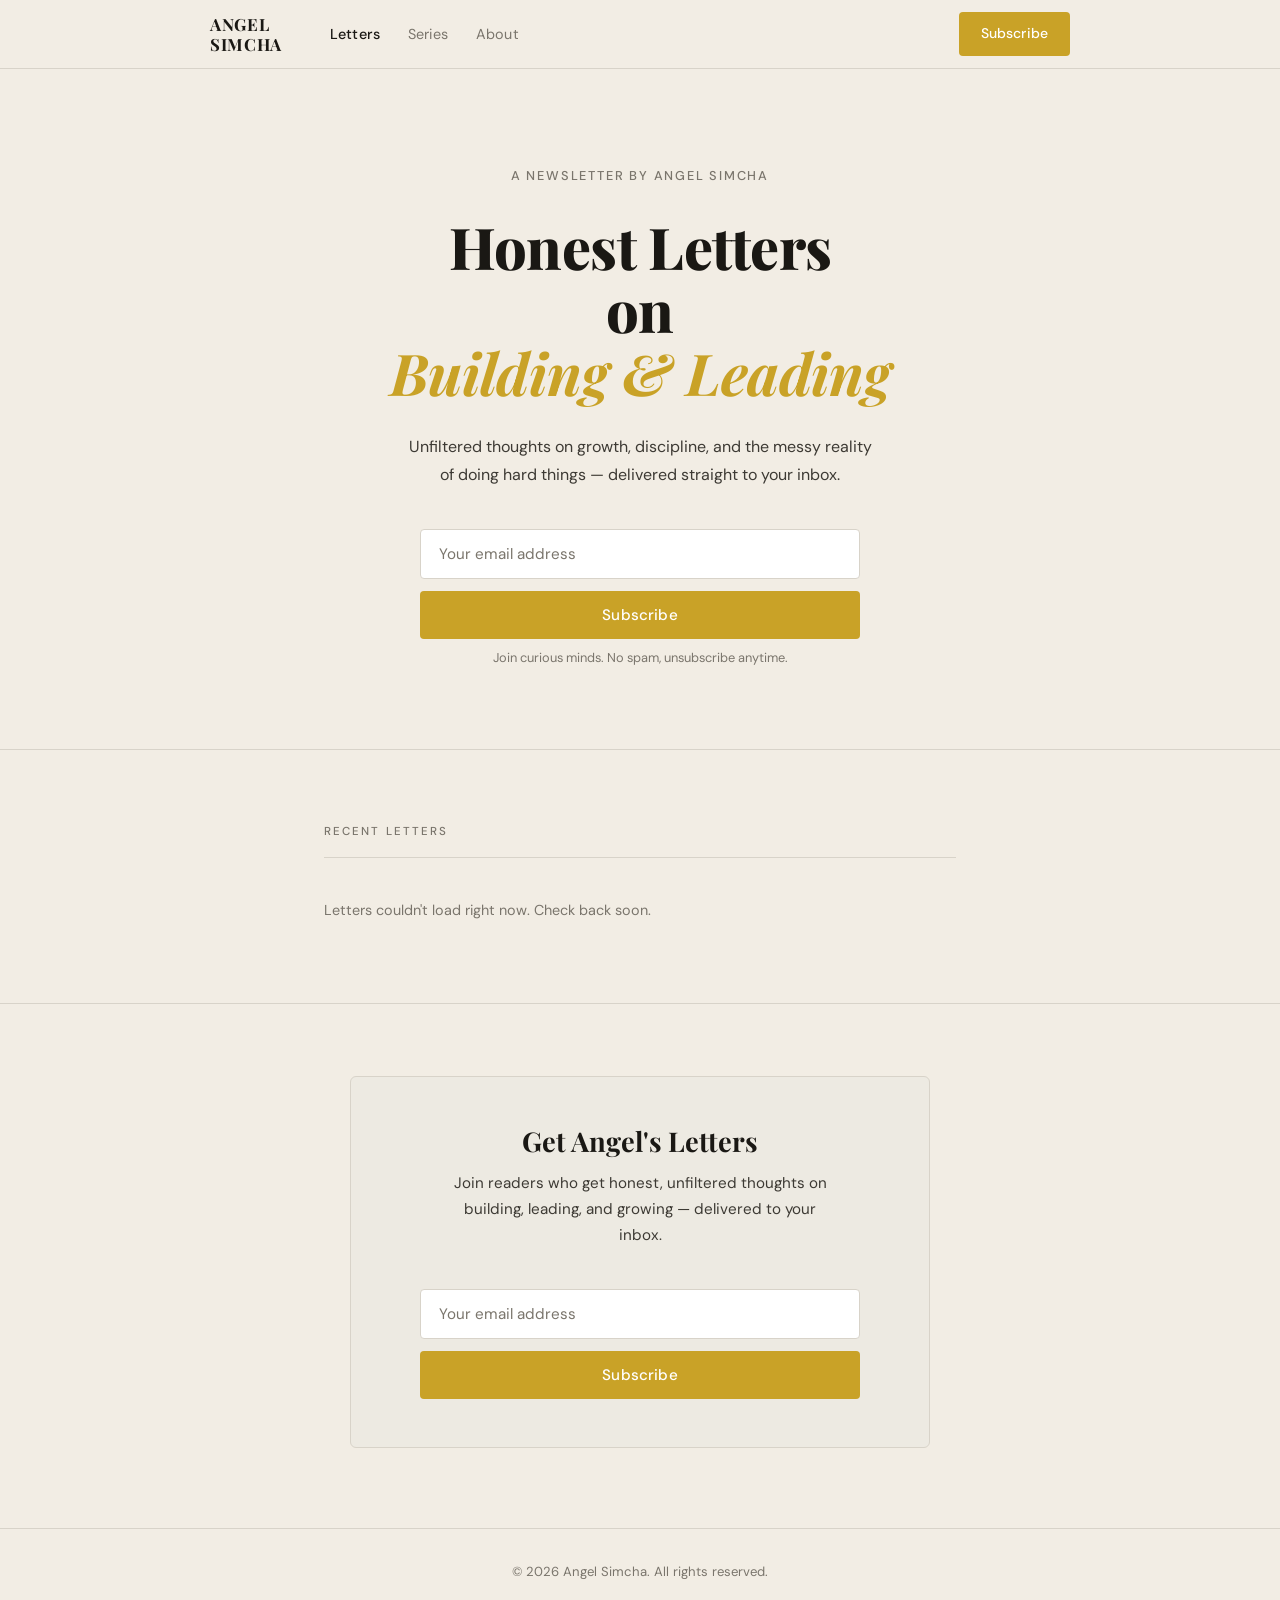
==== commit 0b5d62a3: "fix series routing" ====
--- a/index.html
+++ b/index.html
@@ -22,8 +22,8 @@
       <a href="index.html" class="nav__logo">Angel<br>Simcha</a>
       <ul class="nav__links">
         <li><a href="index.html" class="active">Letters</a></li>
+        <li><a href="series.html">Series</a></li>
         <li><a href="about.html">About</a></li>
-        <li><a href="series/series.html">Series</a></li>
       </ul>
       <a href="#subscribe" class="btn btn--gold">Subscribe</a>
     </div>
